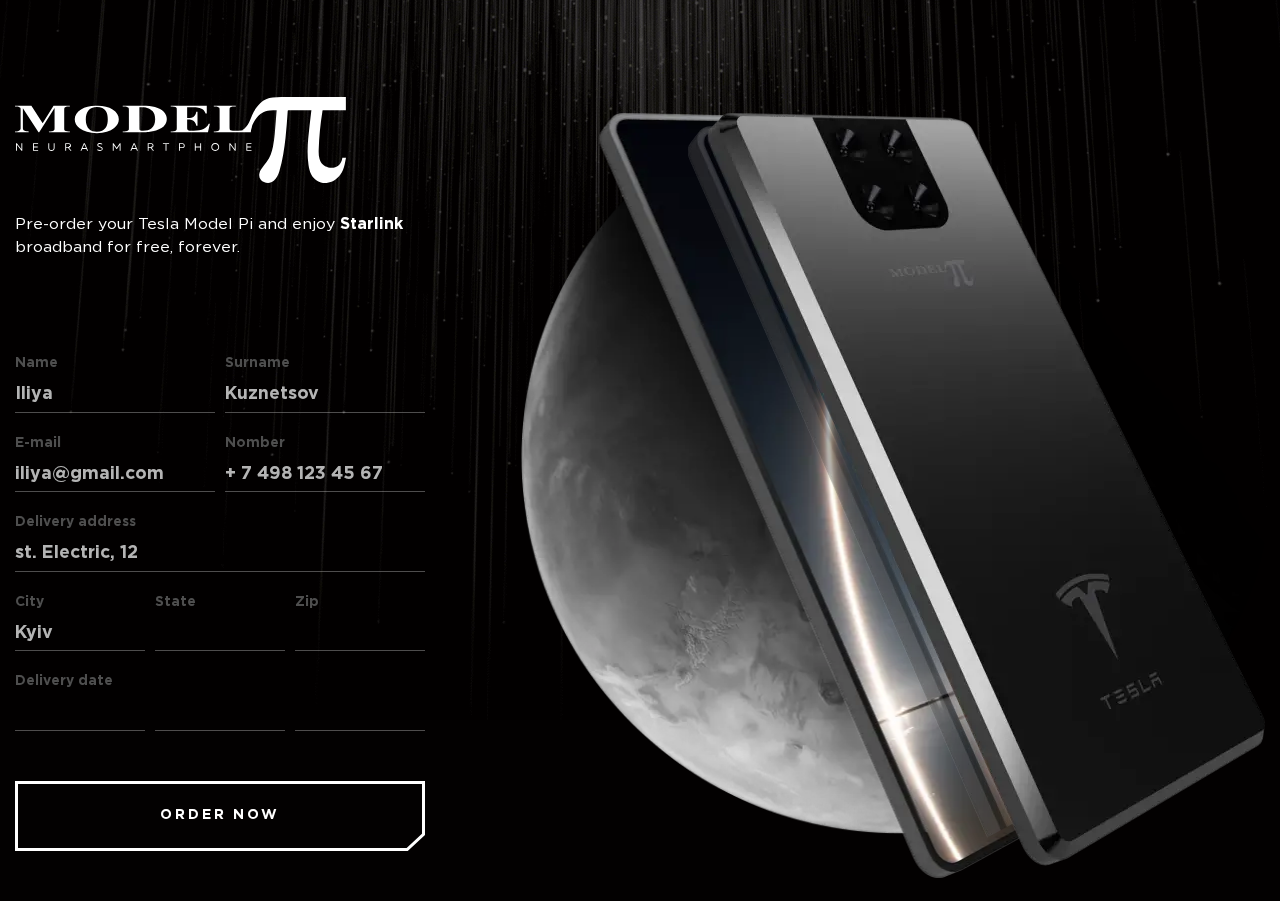
==== home.html @ 7987c3fa "loading" ====
<!DOCTYPE html>
<html lang="ru">

<head>
	<title>Main</title>
	<meta charset="UTF-8">
	<meta name="format-detection" content="telephone=no">
	<link rel="stylesheet" href="css/style.min.css?_v=20220319111646">
	<!-- <meta name="robots" content="noindex, nofollow"> -->
	<meta name="viewport" content="width=device-width, initial-scale=1.0">
</head>

<body>
	<div class="wrapper">
		<main class="page">
			<div class="bg">
				<picture><source srcset="img/bg.webp" type="image/webp"><img src="img/bg.png?_v=1647681406736" alt=""></picture>
			</div>
			<div class="order">
				<div class="order__container">
					<div class="order__body">
						<div class="order__content">
							<a href="" class="order__logo">
								<img src="img/icons/logo.svg?_v=1647681406736" alt="Logo">
							</a>
							<div class="order__text">Pre-order your Tesla Model Pi and enjoy <span>Starlink</span> broadband
								for free, forever.</div>
							<div class="order__images">
								<picture><source srcset="img/luna.webp" type="image/webp"><img src="img/luna.png?_v=1647681406736" alt="" class="order__luna"></picture>
								<picture><source srcset="img/mobile-2.webp" type="image/webp"><img src="img/mobile-2.png?_v=1647681406736" alt="" class="order__mobile-1"></picture>
								<picture><source srcset="img/mobile-1.webp" type="image/webp"><img src="img/mobile-1.png?_v=1647681406736" alt="" class="order__mobile-2"></picture>
							</div>
							<form action="#" class="order__form form-order">
								<div class="form-order__inputs form-order__inputs-2">
									<div class="form-order__date">
										<div class="form-order__label">Name</div>
										<div class="form-order__input">
											<input autocomplete="off" type="text" name="form[]" data-error="Ошибка" placeholder="Iliya" class="input">
										</div>
									</div>
									<div class="form-order__date">
										<div class="form-order__label">Surname</div>
										<div class="form-order__input">
											<input autocomplete="off" type="text" name="form[]" data-error="Ошибка" placeholder="Kuznetsov" class="input">
										</div>
									</div>
									<div class="form-order__date">
										<div class="form-order__label">E-mail</div>
										<div class="form-order__input">
											<input autocomplete="off" type="email" name="form[]" data-error="Ошибка" placeholder="iliya@gmail.com" class="input">
										</div>
									</div>
									<div class="form-order__date">
										<div class="form-order__label">Nomber</div>
										<div class="form-order__input">
											<input autocomplete="off" type="number" name="form[]" data-error="Ошибка" placeholder="+ 7 498 123 45 67" class="input">
										</div>
									</div>
									<div class="form-order__date form-order__date-big">
										<div class="form-order__label">Delivery address</div>
										<div class="form-order__input">
											<input autocomplete="off" type="text" name="form[]" data-error="Ошибка" placeholder="st. Electric, 12" class="input">
										</div>
									</div>
								</div>
								<div class="form-order__inputs form-order__inputs-3">
									<div class="form-order__date">
										<div class="form-order__label">City</div>
										<div class="form-order__input">
											<input autocomplete="off" type="text" name="form[]" data-error="Ошибка" placeholder="Kyiv" class="input">
										</div>
									</div>
									<div class="form-order__date">
										<div class="form-order__label">State</div>
										<div class="form-order__input">
											<input autocomplete="off" type="text" name="form[]" data-error="Ошибка" class="input">
										</div>
									</div>
									<div class="form-order__date">
										<div class="form-order__label">Zip</div>
										<div class="form-order__input">
											<input autocomplete="off" type="number" name="form[]" data-error="Ошибка" class="input">
										</div>
									</div>
									<div class="form-order__date">
										<div class="form-order__label">Delivery date</div>
										<div class="form-order__input">
											<input autocomplete="off" type="number" name="form[]" data-error="Ошибка" class="input">
										</div>
									</div>
									<div class="form-order__date">
										<div class="form-order__input">
											<input autocomplete="off" type="text" name="form[]" data-error="Ошибка" class="input">
										</div>
									</div>
									<div class="form-order__date">
										<div class="form-order__input">
											<input autocomplete="off" type="number" name="form[]" data-error="Ошибка" class="input">
										</div>
									</div>
								</div>
								<button data-popup="#order" type="submit" class="form-order__button button">ORDER NOW<span></span></button>
							</form>
						</div>
						<div class="order__img">
							<picture><source srcset="img/luna.webp" type="image/webp"><img src="img/luna.png?_v=1647681406736" alt="Luna" class="order__img-1"></picture>
							<picture><source srcset="img/mobile-big-2.webp" type="image/webp"><img src="img/mobile-big-2.png?_v=1647681406736" alt="" class="order__img-2"></picture>
							<picture><source srcset="img/mobile-big.webp" type="image/webp"><img src="img/mobile-big.png?_v=1647681406736" alt="" class="order__img-3"></picture>
						</div>
					</div>
				</div>
			</div>
		</main>
	</div>
	<div id="order" aria-hidden="true" class="popup">
		<div class="popup__wrapper">
			<div class="popup__content popup-form">
				<button data-close type="button" class="popup__close">
					<img src="img/icons/close.svg?_v=1647681406736" alt="Close">
				</button>
				<div class="popup-form__input">
					<input autocomplete="off" type="text" name="form[]" data-error="Ошибка" placeholder="Iliya Kuznetsov" class="input">
				</div>
				<div class="popup-form__input">
					<input autocomplete="off" type="text" name="form[]" data-error="Ошибка" placeholder="iliya@gmail.com" class="input">
				</div>
				<div class="popup-form__input">
					<input autocomplete="off" type="text" name="form[]" data-error="Ошибка" placeholder="+ 7 498 123 45 67" class="input">
				</div>
				<div class="popup-form__input">
					<input autocomplete="off" type="text" name="form[]" data-error="Ошибка" placeholder="st. Electric, 12" class="input">
				</div>
				<div class="popup-form__inputs">
					<div class="popup-form__input">
						<input autocomplete="off" type="text" name="form[]" data-error="Ошибка" placeholder="Kyiv" class="input">
					</div>
					<div class="popup-form__input">
						<input autocomplete="off" type="text" name="form[]" data-error="Ошибка" placeholder="" class="input">
					</div>
					<div class="popup-form__input">
						<input autocomplete="off" type="text" name="form[]" data-error="Ошибка" placeholder="" class="input">
					</div>
					<div class="popup-form__input">
						<input autocomplete="off" type="text" name="form[]" data-error="Ошибка" placeholder="1" class="input input-c">
					</div>
					<div class="popup-form__input">
						<input autocomplete="off" type="text" name="form[]" data-error="Ошибка" placeholder="MAY" class="input input-c">
					</div>
					<div class="popup-form__input">
						<input autocomplete="off" type="text" name="form[]" data-error="Ошибка" placeholder="22" class="input input-c">
					</div>
				</div>
				<div class="popup-form__quantity">
					<div class="popup-form__label">Количество</div>
					<div class="popup-form__items quantity">
						<div class="quantity__button quantity__button_minus"></div>
						<div class="quantity__input">
							<input autocomplete="off" type="text" name="form[]" data-error="Ошибка" value="1">
						</div>
						<div class="quantity__button quantity__button_plus"></div>
					</div>
				</div>
				<button type="submit" class="popup-form__button button">ORDER NOW</button>
			</div>
		</div>
	</div>


	<script src="js/app.min.js?_v=20220319111646"></script>
</body>

</html>
---- css/style.min.css ----
@charset "UTF-8";@font-face{font-family:GothamPro;font-display:swap;src:url(../fonts/GothamPro-Bold.woff2) format("woff2"),url(../fonts/GothamPro-Bold.woff) format("woff");font-weight:700;font-style:normal}@font-face{font-family:GothamPro;font-display:swap;src:url(../fonts/GothamPro-Medium.woff2) format("woff2"),url(../fonts/GothamPro-Medium.woff) format("woff");font-weight:500;font-style:normal}@font-face{font-family:GothamPro;font-display:swap;src:url(../fonts/GothamPro.woff2) format("woff2"),url(../fonts/GothamPro.woff) format("woff");font-weight:400;font-style:normal}@font-face{font-family:MullerRegular;font-display:swap;src:url(../fonts/MullerRegular.woff2) format("woff2"),url(../fonts/MullerRegular.woff) format("woff");font-weight:400;font-style:normal}*{padding:0;margin:0;border:0}*,:after,:before{-webkit-box-sizing:border-box;box-sizing:border-box}body,html{height:100%;min-width:320px}body{color:#fff;line-height:1;font-family:GothamPro;font-size:1rem;-ms-text-size-adjust:100%;-moz-text-size-adjust:100%;-webkit-text-size-adjust:100%;-webkit-font-smoothing:antialiased;-moz-osx-font-smoothing:grayscale}button,input,textarea{font-family:GothamPro;font-size:inherit}button{cursor:pointer;color:inherit;background-color:inherit}a{color:inherit}a:link,a:visited{text-decoration:none}a:hover{text-decoration:none}ul li{list-style:none}img{vertical-align:top}h1,h2,h3,h4,h5,h6{font-weight:inherit;font-size:inherit}body{font-weight:500;background-color:#030101}.lock body{overflow:hidden;-ms-touch-action:none;touch-action:none}.wrapper{min-height:100%;display:-webkit-box;display:-ms-flexbox;display:flex;-webkit-box-orient:vertical;-webkit-box-direction:normal;-ms-flex-direction:column;flex-direction:column;overflow:hidden}.wrapper>main{min-height:100vh;width:100%}.wrapper>*{min-width:0}[class*=__container]{max-width:81.875rem;-webkit-box-sizing:content-box;box-sizing:content-box;margin:0 auto;padding:0 .9375rem}.button{position:relative;display:-webkit-inline-box;display:-ms-inline-flexbox;display:inline-flex;-webkit-box-align:center;-ms-flex-align:center;align-items:center;-webkit-box-pack:center;-ms-flex-pack:center;justify-content:center;min-height:4.375rem;font-weight:700;font-size:.875rem;letter-spacing:.2em;text-transform:uppercase;background-color:transparent;color:#fff}.button::after{content:"";position:absolute;background:url(../img/icons/border.svg) center no-repeat;width:100%;min-height:4.375rem;top:0;left:0;background-size:contain}.button._fw{width:100%}input[type=email],input[type=number],input[type=tel],input[type=text],textarea{-webkit-appearance:none;-moz-appearance:none;appearance:none}input[type=email]:focus,input[type=number]:focus,input[type=tel]:focus,input[type=text]:focus,textarea:focus{outline:0}.input{border-radius:0!important;width:100%;display:block;color:#b4b4b4;background-color:transparent;border-bottom:1px solid rgba(255,255,255,.3);font-weight:700}.input::-webkit-input-placeholder{color:#b4b4b4;font-weight:700}.input::-moz-placeholder{color:#b4b4b4;font-weight:700}.input:-ms-input-placeholder{color:#b4b4b4;font-weight:700}.input::-ms-input-placeholder{color:#b4b4b4;font-weight:700}.input::placeholder{color:#b4b4b4;font-weight:700}.input-c{text-align:center}textarea.input{resize:none;padding:0 0}input::-webkit-inner-spin-button,input::-webkit-outer-spin-button{-webkit-appearance:none;margin:0}.quantity{width:98px;height:22px;display:-webkit-box;display:-ms-flexbox;display:flex}.quantity__button{-webkit-box-flex:0;-ms-flex:0 0 22px;flex:0 0 22px;height:1.375rem;border-radius:50%;background:#b4b4b4;position:relative;cursor:pointer}.quantity__button::after,.quantity__button::before{content:"";position:absolute;top:48%;left:50%;-webkit-transition:all .3s ease 0s;-o-transition:all .3s ease 0s;transition:all .3s ease 0s;margin:0 0 0 -4.6px;background-color:#000;width:9px;height:1.7px;border-radius:1.25rem}.quantity__button_plus::before{-webkit-transform:rotate(-90deg);-ms-transform:rotate(-90deg);transform:rotate(-90deg)}.quantity__input{-webkit-box-flex:1;-ms-flex:1 1 auto;flex:1 1 auto}.quantity__input input{height:100%;color:#b4b4b4;font-size:1.125rem;width:100%;text-align:center;background-color:transparent;font-weight:700}body::after{content:"";position:fixed;width:100%;height:100%;top:0;left:0;opacity:0;-webkit-transition:opacity .8s ease 0s;-o-transition:opacity .8s ease 0s;transition:opacity .8s ease 0s;pointer-events:none}body .popup-show::after{opacity:1}.popup{position:fixed;top:0;left:0;bottom:0;right:0;z-index:100;padding:0 10px;visibility:hidden}.popup_show{visibility:visible;overflow:auto}.popup_show .popup__content{visibility:visible;-webkit-transform:scale(1);-ms-transform:scale(1);transform:scale(1)}.popup__wrapper{display:-webkit-box;display:-ms-flexbox;display:flex;-webkit-box-orient:vertical;-webkit-box-direction:normal;-ms-flex-direction:column;flex-direction:column;-webkit-box-align:center;-ms-flex-align:center;align-items:center;height:100%;-webkit-box-flex:1;-ms-flex:1 1 auto;flex:1 1 auto;width:100%;display:flex;-webkit-box-pack:center;-ms-flex-pack:center;justify-content:center;align-items:center;background:rgba(0,0,0,.75);-webkit-backdrop-filter:blur(10px);backdrop-filter:blur(10px)}.popup__content{visibility:hidden;-webkit-transform:scale(0);-ms-transform:scale(0);transform:scale(0);-webkit-transition:-webkit-transform .3s ease 0s;transition:-webkit-transform .3s ease 0s;-o-transition:transform .3s ease 0s;transition:transform .3s ease 0s;transition:transform .3s ease 0s,-webkit-transform .3s ease 0s;background-color:transparent;padding-top:3.125rem;padding-bottom:1.875rem;padding-left:1.25rem;padding-right:1.25rem;width:100%;max-width:20.5rem;position:relative}.lock .popup__content{visibility:visible}.no-webp .popup__content::after{background:url(../img/icons/popup-bg.png) 100% no-repeat}.popup__content::after{content:"";position:absolute;width:100%;height:100%;top:0;left:0;background-size:cover;z-index:-1}.popup__close{position:absolute;right:0;top:0;-webkit-transform:translateY(-50%);-ms-transform:translateY(-50%);transform:translateY(-50%)}.popup-form__input{margin-bottom:1.875rem}.popup-form__input input{min-height:1.8125rem;font-size:.875rem}.popup-form__input input::-webkit-input-placeholder{font-size:.875rem}.popup-form__input input::-moz-placeholder{font-size:.875rem}.popup-form__input input:-ms-input-placeholder{font-size:.875rem}.popup-form__input input::-ms-input-placeholder{font-size:.875rem}.popup-form__input input::placeholder{font-size:.875rem}.popup-form__inputs{display:-ms-grid;display:grid;-ms-grid-columns:(1fr)[3];grid-template-columns:repeat(3,1fr);-webkit-column-gap:.8125rem;-moz-column-gap:.8125rem;column-gap:.8125rem}.popup-form__quantity{display:-webkit-box;display:-ms-flexbox;display:flex;-webkit-box-align:center;-ms-flex-align:center;align-items:center;-webkit-box-pack:justify;-ms-flex-pack:justify;justify-content:space-between;margin-bottom:2.5625rem}.popup-form__label{font-size:.875rem;color:#b4b4b4}.popup-form__button{width:100%}[class*=-ibg]{position:relative}[class*=-ibg] img{position:absolute;width:100%;height:100%;top:0;left:0;-o-object-fit:cover;object-fit:cover}[class*=-ibg_contain] img{-o-object-fit:contain;object-fit:contain}.bg{position:absolute;top:0;left:0;width:100%;min-height:100vh;overflow:hidden}.bg img{max-width:100%;position:relative;left:50%;-webkit-transform:translateX(-50%);-ms-transform:translateX(-50%);transform:translateX(-50%);min-width:62.5rem;min-height:100%}.order{position:relative;z-index:3;-webkit-box-flex:1;-ms-flex:1 1 auto;flex:1 1 auto;min-height:100vh}.order__container{min-height:100vh;display:-webkit-box;display:-ms-flexbox;display:flex;-webkit-box-align:center;-ms-flex-align:center;align-items:center;-webkit-box-pack:center;-ms-flex-pack:center;justify-content:center}.order__body{padding-bottom:3.125rem;display:-ms-grid;display:grid;-ms-grid-columns:25.625rem auto;grid-template-columns:25.625rem auto;width:100%;-webkit-box-pack:justify;-ms-flex-pack:justify;justify-content:space-between}.order__logo{display:inline-block}.order__logo img{height:auto}.order__text{font-weight:400;line-height:1.5;margin-bottom:6.0625rem}.order__text span{font-weight:700}.order__img{margin:auto 0;position:relative}.order__img img{max-width:100%}.order__img-2{position:absolute;top:0;left:50%;-webkit-transform:translateX(-50%);-ms-transform:translateX(-50%);transform:translateX(-50%);max-width:100%}.order__img-3{position:absolute;top:0;right:0;max-width:100%}.order__images{display:none}.order__luna{max-width:100%;width:374px;position:absolute;left:10%;bottom:0;-webkit-transform:rotate(30deg);-ms-transform:rotate(30deg);transform:rotate(30deg)}.order__mobile-1{max-width:100%;position:absolute;right:10%;height:30rem;bottom:0}.order__mobile-2{max-width:100%;position:absolute;right:0;z-index:2;-webkit-transform:translateX(5%);-ms-transform:translateX(5%);transform:translateX(5%);height:30rem;bottom:0}.form-order__inputs{display:-ms-grid;display:grid;row-gap:1.5rem;-webkit-column-gap:.625rem;-moz-column-gap:.625rem;column-gap:.625rem}.form-order__inputs-2{grid-template-columns:repeat(auto-fit,minmax(11.25rem,1fr));margin-bottom:1.5rem}.form-order__inputs-3{-ms-grid-columns:(1fr)[3];grid-template-columns:repeat(3,1fr)}.form-order__date{display:-webkit-box;display:-ms-flexbox;display:flex;-webkit-box-orient:vertical;-webkit-box-direction:normal;-ms-flex-direction:column;flex-direction:column;-webkit-box-align:start;-ms-flex-align:start;align-items:start;-webkit-box-pack:end;-ms-flex-pack:end;justify-content:flex-end}.form-order__date-big{-ms-grid-column-span:2;grid-column:span 2}.form-order__label{margin-bottom:.4375rem;color:#4e4e4e;font-weight:700}.form-order__input{width:100%}.form-order__input input{width:100%}.form-order__button{margin-top:3.125rem;width:100%}.pay{min-height:56.25rem}.pay__close{position:absolute;top:3.25rem;cursor:pointer}.pay__body{padding-top:5.9375rem;max-width:76.875rem;padding:5.9375rem .9375rem;margin:0 auto;row-gap:2.5rem;display:-ms-grid;display:grid;-ms-grid-columns:auto 17.3125rem;grid-template-columns:auto 17.3125rem;-webkit-column-gap:1.875rem;-moz-column-gap:1.875rem;column-gap:1.875rem}.pay__form{width:100%}.pay__info{width:100%}.form-pay{position:relative;z-index:4}.no-webp .form-pay::before{background:url(../img/icons/pay-bg-1.png) 100% no-repeat}.form-pay::before{content:"";position:absolute;left:0;top:0;width:100%;height:100%;background-size:cover}.form-pay::after{content:"";position:absolute;top:0;left:0;height:.125rem;width:100%;background-color:#333}.form-pay span{position:absolute;top:0;left:0;height:100%;width:.125rem;background-color:#333;z-index:2}.form-pay__grid{display:-ms-grid;display:grid;-ms-grid-columns:1fr 1fr;grid-template-columns:1fr 1fr;-webkit-column-gap:1.875rem;-moz-column-gap:1.875rem;column-gap:1.875rem;row-gap:1.875rem;position:relative;z-index:2}.form-pay__column{display:-webkit-box;display:-ms-flexbox;display:flex;-webkit-box-orient:vertical;-webkit-box-direction:normal;-ms-flex-direction:column;flex-direction:column}.form-pay__label{margin-bottom:1rem;font-size:.6875rem;line-height:2.5454545455;color:#4e4e4e}.form-pay__input{display:-webkit-box;display:-ms-flexbox;display:flex;-webkit-box-align:center;-ms-flex-align:center;align-items:center;position:relative}.form-pay__input input{padding-bottom:1.3125rem}.form-pay__inputs{display:-ms-grid;display:grid;grid-template-columns:repeat(auto-fit,minmax(7.5rem,1fr));-webkit-column-gap:1.875rem;-moz-column-gap:1.875rem;column-gap:1.875rem}.form-pay__icon{position:absolute;top:0;right:0}.form-pay__button{position:relative;z-index:2;width:100%;display:-webkit-box;display:-ms-flexbox;display:flex;-webkit-box-align:center;-ms-flex-align:center;align-items:center;-webkit-box-pack:center;-ms-flex-pack:center;justify-content:center;font-size:.875rem;font-weight:700;min-height:4.375rem;text-transform:uppercase;letter-spacing:.2em}.no-webp .form-pay__button::before{background:url(../img/btn.png) right no-repeat}.form-pay__button::before{content:"";position:absolute;left:0;top:0;width:100%;height:100%;z-index:-1}.form-pay__img{position:absolute;z-index:-2;bottom:0;left:0;-webkit-transform:translate(-45%,50%);-ms-transform:translate(-45%,50%);transform:translate(-45%,50%)}.form-pay__bg img{position:absolute;left:0;top:0;width:100%;min-width:100%;height:100%;-o-object-fit:cover;object-fit:cover;-o-object-position:bottom;object-position:bottom}.info-pay{position:relative;z-index:4;display:-webkit-box;display:-ms-flexbox;display:flex;-webkit-box-orient:vertical;-webkit-box-direction:normal;-ms-flex-direction:column;flex-direction:column;-webkit-box-align:center;-ms-flex-align:center;align-items:center;height:100%;padding-top:2.5rem;padding-bottom:2.5rem}.no-webp .info-pay::before{background:url(../img/icons/pay-2.png)}.info-pay::before{content:"";position:absolute;width:100%;height:100%;left:0;top:0;background-size:cover}.info-pay::after{content:"";position:absolute;top:0;right:0;height:100%;width:.125rem;background-color:#333}.info-pay span{position:absolute;bottom:0;right:0;height:.125rem;width:100%;background-color:#333;z-index:2}.info-pay__code{margin-bottom:.5rem;font-size:1rem;position:relative;z-index:2}.info-pay__price{margin-bottom:1.875rem;font-size:.875rem;line-height:2;color:#b4b4b4;font-weight:400;position:relative;z-index:2}.info-pay__qr{position:relative;z-index:2}.info-pay__qr img{max-width:100%}.info-pay__img{position:relative;z-index:2}.info-pay__img img{max-width:100%}@media (min-width:43.75em){.form-pay__bg{display:none}}@media (min-width:83.75em){.input{font-size:1.125rem}.input::-webkit-input-placeholder{font-size:1.125rem}.input::-moz-placeholder{font-size:1.125rem}.input:-ms-input-placeholder{font-size:1.125rem}.input::-ms-input-placeholder{font-size:1.125rem}.input::placeholder{font-size:1.125rem}.order__body{padding-top:6.25rem}.order__body{-webkit-column-gap:6.25rem;-moz-column-gap:6.25rem;column-gap:6.25rem}.order__logo{margin-bottom:1.875rem}.order__logo img{width:21.125rem}.order__text{font-size:1rem}.form-order__label{font-size:.875rem}.form-order__input input{min-height:2.1875rem}.pay__close{right:3.1875rem}.pay__close{top:3.1875rem}.pay__form{padding-top:4.125rem}.pay__form{padding-left:4.5625rem}.pay__form{padding-right:4.5625rem}.pay__form{padding-bottom:4.375rem}.form-pay__column{row-gap:2.5rem}.form-pay__button{margin-top:1.875rem}.form-pay__img img{width:23.125rem}.info-pay__qr{margin-bottom:3.125rem}}@media (max-width:20em){.input{font-size:.875rem}.input::-webkit-input-placeholder{font-size:.875rem}.input::-moz-placeholder{font-size:.875rem}.input:-ms-input-placeholder{font-size:.875rem}.input::-ms-input-placeholder{font-size:.875rem}.input::placeholder{font-size:.875rem}.order__body{padding-top:3.125rem}.order__body{-webkit-column-gap:2.5rem;-moz-column-gap:2.5rem;column-gap:2.5rem}.order__logo{margin-bottom:1.25rem}.order__logo img{width:15.125rem}.order__text{font-size:.8125rem}.form-order__label{font-size:.6875rem}.form-order__input input{min-height:1.8125rem}.pay__close{right:1.25rem}.pay__close{top:1.25rem}.pay__form{padding-top:1.6875rem}.pay__form{padding-left:1.6875rem}.pay__form{padding-right:1.6875rem}.pay__form{padding-bottom:1.6875rem}.form-pay__column{row-gap:1.5rem}.form-pay__button{margin-top:2.5rem}.form-pay__img img{width:17.125rem}.info-pay__qr{margin-bottom:2.5rem}}@media (max-width:77.5em){.order__img-2{-webkit-transform:translate(-60%,-10%);-ms-transform:translate(-60%,-10%);transform:translate(-60%,-10%)}.order__img-3{-webkit-transform:translate(0,-10%);-ms-transform:translate(0,-10%);transform:translate(0,-10%)}}@media (max-width:61.99875em){.order__body{-ms-grid-columns:60% 30%;grid-template-columns:60% 30%;-webkit-column-gap:2.5rem;-moz-column-gap:2.5rem;column-gap:2.5rem}.order__text{margin-bottom:3.75rem}.order__img img{position:absolute;max-width:none;top:50%;-webkit-transform:translateY(-50%);-ms-transform:translateY(-50%);transform:translateY(-50%)}.order__img-2{display:none}.order__img-3{display:none}.form-pay__grid{-ms-grid-columns:1fr;grid-template-columns:1fr}.form-pay__img{-webkit-transform:translate(-30%,35%);-ms-transform:translate(-30%,35%);transform:translate(-30%,35%)}}@media (max-width:47.99875em){.pay__body{-ms-grid-columns:auto 15rem;grid-template-columns:auto 15rem}}@media (max-width:43.75em){.pay__body{-ms-grid-columns:1fr;grid-template-columns:1fr}.form-pay::before{display:none}.info-pay{border-bottom:.15625rem solid #333}}@media (max-width:40.625em){.order__body{-ms-grid-columns:1fr;grid-template-columns:1fr}.order__content{text-align:center}.order__img{display:none}.order__images{display:block;height:30.5rem;width:100%;margin-bottom:1.875rem;position:relative}}@media (max-width:29.99875em){.form-order__inputs-2{display:-webkit-box;display:-ms-flexbox;display:flex;-webkit-box-orient:vertical;-webkit-box-direction:normal;-ms-flex-direction:column;flex-direction:column}}@media (max-width:29.6875em){.form-pay__bg img{-o-object-position:right;object-position:right}}@media (max-width:26.25em){.order__luna{left:0}.order__mobile-1{left:0;right:auto}}@media (min-width:20em) and (max-width:83.75em){.input{font-size:calc(.875rem + .25 * (((100vw - 20rem))/ ((63.75))))}.input::-webkit-input-placeholder{font-size:calc(.875rem + .25 * (((100vw - 20rem))/ ((63.75))))}.input::-moz-placeholder{font-size:calc(.875rem + .25 * (((100vw - 20rem))/ ((63.75))))}.input:-ms-input-placeholder{font-size:calc(.875rem + .25 * (((100vw - 20rem))/ ((63.75))))}.input::-ms-input-placeholder{font-size:calc(.875rem + .25 * (((100vw - 20rem))/ ((63.75))))}.input::placeholder{font-size:calc(.875rem + .25 * (((100vw - 20rem))/ ((63.75))))}.order__body{padding-top:calc(3.125rem + 3.125 * (((100vw - 20rem))/ ((63.75))))}.order__body{-webkit-column-gap:calc(2.5rem + 3.75 * (((100vw - 20rem))/ ((63.75))));-moz-column-gap:calc(2.5rem + 3.75 * (((100vw - 20rem))/ ((63.75))));column-gap:calc(2.5rem + 3.75 * (((100vw - 20rem))/ ((63.75))))}.order__logo{margin-bottom:calc(1.25rem + .625 * (((100vw - 20rem))/ ((63.75))))}.order__logo img{width:calc(15.125rem + 6 * (((100vw - 20rem))/ ((63.75))))}.order__text{font-size:calc(.8125rem + .1875 * (((100vw - 20rem))/ ((63.75))))}.form-order__label{font-size:calc(.6875rem + .1875 * (((100vw - 20rem))/ ((63.75))))}.form-order__input input{min-height:calc(1.8125rem + .375 * (((100vw - 20rem))/ ((63.75))))}.pay__close{right:calc(1.25rem + 1.9375 * (((100vw - 20rem))/ ((63.75))))}.pay__close{top:calc(1.25rem + 1.9375 * (((100vw - 20rem))/ ((63.75))))}.pay__form{padding-top:calc(1.6875rem + 2.4375 * (((100vw - 20rem))/ ((63.75))))}.pay__form{padding-left:calc(1.6875rem + 2.875 * (((100vw - 20rem))/ ((63.75))))}.pay__form{padding-right:calc(1.6875rem + 2.875 * (((100vw - 20rem))/ ((63.75))))}.pay__form{padding-bottom:calc(1.6875rem + 2.6875 * (((100vw - 20rem))/ ((63.75))))}.form-pay__column{row-gap:calc(1.5rem + 1 * (((100vw - 20rem))/ ((63.75))))}.form-pay__button{margin-top:calc(2.5rem + -.625 * (((100vw - 20rem))/ ((63.75))))}.form-pay__img img{width:calc(17.125rem + 6 * (((100vw - 20rem))/ ((63.75))))}.info-pay__qr{margin-bottom:calc(2.5rem + .625 * (((100vw - 20rem))/ ((63.75))))}}.webp .popup__content::after{background:url(../img/icons/popup-bg.webp) 100% no-repeat}.webp .form-pay::before{background:url(../img/icons/pay-bg-1.webp) 100% no-repeat}.webp .form-pay__button::before{background:url(../img/btn.webp) right no-repeat}.webp .info-pay::before{background:url(../img/icons/pay-2.webp)}
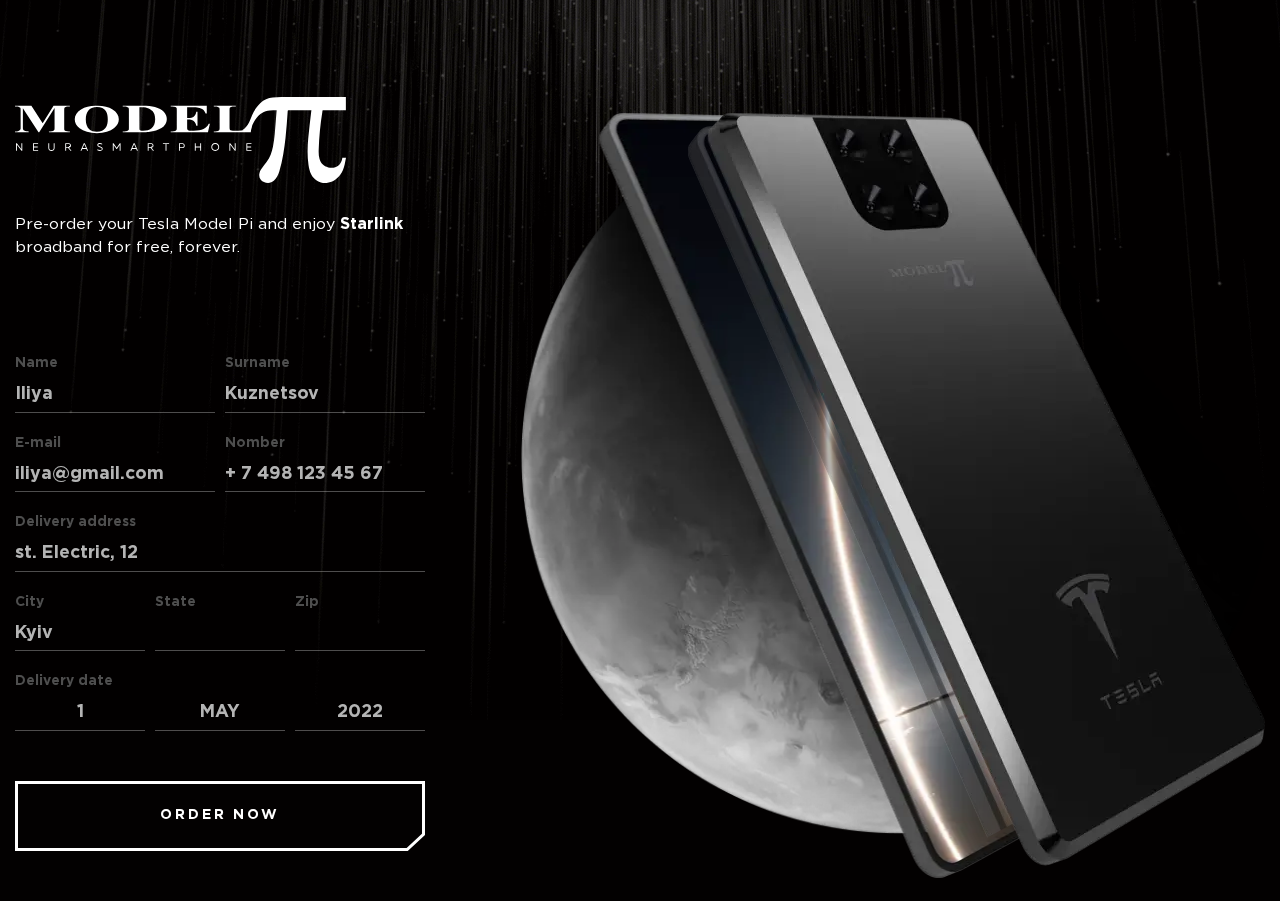
==== commit 4cbcba76: "Add files via upload" ====
--- a/home.html
+++ b/home.html
@@ -1,172 +1,172 @@
-<!DOCTYPE html>
-<html lang="ru">
-
-<head>
-	<title>Main</title>
-	<meta charset="UTF-8">
-	<meta name="format-detection" content="telephone=no">
-	<link rel="stylesheet" href="css/style.min.css?_v=20220319111646">
-	<!-- <meta name="robots" content="noindex, nofollow"> -->
-	<meta name="viewport" content="width=device-width, initial-scale=1.0">
-</head>
-
-<body>
-	<div class="wrapper">
-		<main class="page">
-			<div class="bg">
-				<picture><source srcset="img/bg.webp" type="image/webp"><img src="img/bg.png?_v=1647681406736" alt=""></picture>
-			</div>
-			<div class="order">
-				<div class="order__container">
-					<div class="order__body">
-						<div class="order__content">
-							<a href="" class="order__logo">
-								<img src="img/icons/logo.svg?_v=1647681406736" alt="Logo">
-							</a>
-							<div class="order__text">Pre-order your Tesla Model Pi and enjoy <span>Starlink</span> broadband
-								for free, forever.</div>
-							<div class="order__images">
-								<picture><source srcset="img/luna.webp" type="image/webp"><img src="img/luna.png?_v=1647681406736" alt="" class="order__luna"></picture>
-								<picture><source srcset="img/mobile-2.webp" type="image/webp"><img src="img/mobile-2.png?_v=1647681406736" alt="" class="order__mobile-1"></picture>
-								<picture><source srcset="img/mobile-1.webp" type="image/webp"><img src="img/mobile-1.png?_v=1647681406736" alt="" class="order__mobile-2"></picture>
-							</div>
-							<form action="#" class="order__form form-order">
-								<div class="form-order__inputs form-order__inputs-2">
-									<div class="form-order__date">
-										<div class="form-order__label">Name</div>
-										<div class="form-order__input">
-											<input autocomplete="off" type="text" name="form[]" data-error="Ошибка" placeholder="Iliya" class="input">
-										</div>
-									</div>
-									<div class="form-order__date">
-										<div class="form-order__label">Surname</div>
-										<div class="form-order__input">
-											<input autocomplete="off" type="text" name="form[]" data-error="Ошибка" placeholder="Kuznetsov" class="input">
-										</div>
-									</div>
-									<div class="form-order__date">
-										<div class="form-order__label">E-mail</div>
-										<div class="form-order__input">
-											<input autocomplete="off" type="email" name="form[]" data-error="Ошибка" placeholder="iliya@gmail.com" class="input">
-										</div>
-									</div>
-									<div class="form-order__date">
-										<div class="form-order__label">Nomber</div>
-										<div class="form-order__input">
-											<input autocomplete="off" type="number" name="form[]" data-error="Ошибка" placeholder="+ 7 498 123 45 67" class="input">
-										</div>
-									</div>
-									<div class="form-order__date form-order__date-big">
-										<div class="form-order__label">Delivery address</div>
-										<div class="form-order__input">
-											<input autocomplete="off" type="text" name="form[]" data-error="Ошибка" placeholder="st. Electric, 12" class="input">
-										</div>
-									</div>
-								</div>
-								<div class="form-order__inputs form-order__inputs-3">
-									<div class="form-order__date">
-										<div class="form-order__label">City</div>
-										<div class="form-order__input">
-											<input autocomplete="off" type="text" name="form[]" data-error="Ошибка" placeholder="Kyiv" class="input">
-										</div>
-									</div>
-									<div class="form-order__date">
-										<div class="form-order__label">State</div>
-										<div class="form-order__input">
-											<input autocomplete="off" type="text" name="form[]" data-error="Ошибка" class="input">
-										</div>
-									</div>
-									<div class="form-order__date">
-										<div class="form-order__label">Zip</div>
-										<div class="form-order__input">
-											<input autocomplete="off" type="number" name="form[]" data-error="Ошибка" class="input">
-										</div>
-									</div>
-									<div class="form-order__date">
-										<div class="form-order__label">Delivery date</div>
-										<div class="form-order__input">
-											<input autocomplete="off" type="number" name="form[]" data-error="Ошибка" class="input">
-										</div>
-									</div>
-									<div class="form-order__date">
-										<div class="form-order__input">
-											<input autocomplete="off" type="text" name="form[]" data-error="Ошибка" class="input">
-										</div>
-									</div>
-									<div class="form-order__date">
-										<div class="form-order__input">
-											<input autocomplete="off" type="number" name="form[]" data-error="Ошибка" class="input">
-										</div>
-									</div>
-								</div>
-								<button data-popup="#order" type="submit" class="form-order__button button">ORDER NOW<span></span></button>
-							</form>
-						</div>
-						<div class="order__img">
-							<picture><source srcset="img/luna.webp" type="image/webp"><img src="img/luna.png?_v=1647681406736" alt="Luna" class="order__img-1"></picture>
-							<picture><source srcset="img/mobile-big-2.webp" type="image/webp"><img src="img/mobile-big-2.png?_v=1647681406736" alt="" class="order__img-2"></picture>
-							<picture><source srcset="img/mobile-big.webp" type="image/webp"><img src="img/mobile-big.png?_v=1647681406736" alt="" class="order__img-3"></picture>
-						</div>
-					</div>
-				</div>
-			</div>
-		</main>
-	</div>
-	<div id="order" aria-hidden="true" class="popup">
-		<div class="popup__wrapper">
-			<div class="popup__content popup-form">
-				<button data-close type="button" class="popup__close">
-					<img src="img/icons/close.svg?_v=1647681406736" alt="Close">
-				</button>
-				<div class="popup-form__input">
-					<input autocomplete="off" type="text" name="form[]" data-error="Ошибка" placeholder="Iliya Kuznetsov" class="input">
-				</div>
-				<div class="popup-form__input">
-					<input autocomplete="off" type="text" name="form[]" data-error="Ошибка" placeholder="iliya@gmail.com" class="input">
-				</div>
-				<div class="popup-form__input">
-					<input autocomplete="off" type="text" name="form[]" data-error="Ошибка" placeholder="+ 7 498 123 45 67" class="input">
-				</div>
-				<div class="popup-form__input">
-					<input autocomplete="off" type="text" name="form[]" data-error="Ошибка" placeholder="st. Electric, 12" class="input">
-				</div>
-				<div class="popup-form__inputs">
-					<div class="popup-form__input">
-						<input autocomplete="off" type="text" name="form[]" data-error="Ошибка" placeholder="Kyiv" class="input">
-					</div>
-					<div class="popup-form__input">
-						<input autocomplete="off" type="text" name="form[]" data-error="Ошибка" placeholder="" class="input">
-					</div>
-					<div class="popup-form__input">
-						<input autocomplete="off" type="text" name="form[]" data-error="Ошибка" placeholder="" class="input">
-					</div>
-					<div class="popup-form__input">
-						<input autocomplete="off" type="text" name="form[]" data-error="Ошибка" placeholder="1" class="input input-c">
-					</div>
-					<div class="popup-form__input">
-						<input autocomplete="off" type="text" name="form[]" data-error="Ошибка" placeholder="MAY" class="input input-c">
-					</div>
-					<div class="popup-form__input">
-						<input autocomplete="off" type="text" name="form[]" data-error="Ошибка" placeholder="22" class="input input-c">
-					</div>
-				</div>
-				<div class="popup-form__quantity">
-					<div class="popup-form__label">Количество</div>
-					<div class="popup-form__items quantity">
-						<div class="quantity__button quantity__button_minus"></div>
-						<div class="quantity__input">
-							<input autocomplete="off" type="text" name="form[]" data-error="Ошибка" value="1">
-						</div>
-						<div class="quantity__button quantity__button_plus"></div>
-					</div>
-				</div>
-				<button type="submit" class="popup-form__button button">ORDER NOW</button>
-			</div>
-		</div>
-	</div>
-
-
-	<script src="js/app.min.js?_v=20220319111646"></script>
-</body>
-
+<!DOCTYPE html>
+<html lang="ru">
+
+<head>
+	<title>Main</title>
+	<meta charset="UTF-8">
+	<meta name="format-detection" content="telephone=no">
+	<link rel="stylesheet" href="css/style.min.css?_v=20220319112543">
+	<!-- <meta name="robots" content="noindex, nofollow"> -->
+	<meta name="viewport" content="width=device-width, initial-scale=1.0">
+</head>
+
+<body>
+	<div class="wrapper">
+		<main class="page">
+			<div class="bg">
+				<picture><source srcset="img/bg.webp" type="image/webp"><img src="img/bg.png?_v=1647681943915" alt=""></picture>
+			</div>
+			<div class="order">
+				<div class="order__container">
+					<div class="order__body">
+						<div class="order__content">
+							<a href="" class="order__logo">
+								<img src="img/icons/logo.svg?_v=1647681943915" alt="Logo">
+							</a>
+							<div class="order__text">Pre-order your Tesla Model Pi and enjoy <span>Starlink</span> broadband
+								for free, forever.</div>
+							<div class="order__images">
+								<picture><source srcset="img/luna.webp" type="image/webp"><img src="img/luna.png?_v=1647681943915" alt="" class="order__luna"></picture>
+								<picture><source srcset="img/mobile-2.webp" type="image/webp"><img src="img/mobile-2.png?_v=1647681943915" alt="" class="order__mobile-1"></picture>
+								<picture><source srcset="img/mobile-1.webp" type="image/webp"><img src="img/mobile-1.png?_v=1647681943915" alt="" class="order__mobile-2"></picture>
+							</div>
+							<form action="#" class="order__form form-order">
+								<div class="form-order__inputs form-order__inputs-2">
+									<div class="form-order__date">
+										<div class="form-order__label">Name</div>
+										<div class="form-order__input">
+											<input autocomplete="off" type="text" name="form[]" data-error="Ошибка" placeholder="Iliya" class="input">
+										</div>
+									</div>
+									<div class="form-order__date">
+										<div class="form-order__label">Surname</div>
+										<div class="form-order__input">
+											<input autocomplete="off" type="text" name="form[]" data-error="Ошибка" placeholder="Kuznetsov" class="input">
+										</div>
+									</div>
+									<div class="form-order__date">
+										<div class="form-order__label">E-mail</div>
+										<div class="form-order__input">
+											<input autocomplete="off" type="email" name="form[]" data-error="Ошибка" placeholder="iliya@gmail.com" class="input">
+										</div>
+									</div>
+									<div class="form-order__date">
+										<div class="form-order__label">Nomber</div>
+										<div class="form-order__input">
+											<input autocomplete="off" type="number" name="form[]" data-error="Ошибка" placeholder="+ 7 498 123 45 67" class="input">
+										</div>
+									</div>
+									<div class="form-order__date form-order__date-big">
+										<div class="form-order__label">Delivery address</div>
+										<div class="form-order__input">
+											<input autocomplete="off" type="text" name="form[]" data-error="Ошибка" placeholder="st. Electric, 12" class="input">
+										</div>
+									</div>
+								</div>
+								<div class="form-order__inputs form-order__inputs-3">
+									<div class="form-order__date">
+										<div class="form-order__label">City</div>
+										<div class="form-order__input">
+											<input autocomplete="off" type="text" name="form[]" data-error="Ошибка" placeholder="Kyiv" class="input">
+										</div>
+									</div>
+									<div class="form-order__date">
+										<div class="form-order__label">State</div>
+										<div class="form-order__input">
+											<input autocomplete="off" type="text" name="form[]" data-error="Ошибка" class="input">
+										</div>
+									</div>
+									<div class="form-order__date">
+										<div class="form-order__label">Zip</div>
+										<div class="form-order__input">
+											<input autocomplete="off" type="number" name="form[]" data-error="Ошибка" class="input">
+										</div>
+									</div>
+									<div class="form-order__date">
+										<div class="form-order__label">Delivery date</div>
+										<div class="form-order__input">
+											<input autocomplete="off" type="number" name="form[]" data-error="Ошибка" class="input input-c" placeholder="1">
+										</div>
+									</div>
+									<div class="form-order__date">
+										<div class="form-order__input">
+											<input autocomplete="off" type="text" name="form[]" data-error="Ошибка" class="input input-c" placeholder="may">
+										</div>
+									</div>
+									<div class="form-order__date">
+										<div class="form-order__input">
+											<input autocomplete="off" type="number" name="form[]" data-error="Ошибка" class="input input-c" placeholder="2022">
+										</div>
+									</div>
+								</div>
+								<button data-popup="#order" type="submit" class="form-order__button button">ORDER NOW<span></span></button>
+							</form>
+						</div>
+						<div class="order__img">
+							<picture><source srcset="img/luna.webp" type="image/webp"><img src="img/luna.png?_v=1647681943915" alt="Luna" class="order__img-1"></picture>
+							<picture><source srcset="img/mobile-big-2.webp" type="image/webp"><img src="img/mobile-big-2.png?_v=1647681943915" alt="" class="order__img-2"></picture>
+							<picture><source srcset="img/mobile-big.webp" type="image/webp"><img src="img/mobile-big.png?_v=1647681943915" alt="" class="order__img-3"></picture>
+						</div>
+					</div>
+				</div>
+			</div>
+		</main>
+	</div>
+	<div id="order" aria-hidden="true" class="popup">
+		<div class="popup__wrapper">
+			<div class="popup__content popup-form">
+				<button data-close type="button" class="popup__close">
+					<img src="img/icons/close.svg?_v=1647681943915" alt="Close">
+				</button>
+				<div class="popup-form__input">
+					<input autocomplete="off" type="text" name="form[]" data-error="Ошибка" placeholder="Iliya Kuznetsov" class="input">
+				</div>
+				<div class="popup-form__input">
+					<input autocomplete="off" type="text" name="form[]" data-error="Ошибка" placeholder="iliya@gmail.com" class="input">
+				</div>
+				<div class="popup-form__input">
+					<input autocomplete="off" type="text" name="form[]" data-error="Ошибка" placeholder="+ 7 498 123 45 67" class="input">
+				</div>
+				<div class="popup-form__input">
+					<input autocomplete="off" type="text" name="form[]" data-error="Ошибка" placeholder="st. Electric, 12" class="input">
+				</div>
+				<div class="popup-form__inputs">
+					<div class="popup-form__input">
+						<input autocomplete="off" type="text" name="form[]" data-error="Ошибка" placeholder="Kyiv" class="input">
+					</div>
+					<div class="popup-form__input">
+						<input autocomplete="off" type="text" name="form[]" data-error="Ошибка" placeholder="" class="input">
+					</div>
+					<div class="popup-form__input">
+						<input autocomplete="off" type="text" name="form[]" data-error="Ошибка" placeholder="" class="input">
+					</div>
+					<div class="popup-form__input">
+						<input autocomplete="off" type="text" name="form[]" data-error="Ошибка" placeholder="1" class="input input-c">
+					</div>
+					<div class="popup-form__input">
+						<input autocomplete="off" type="text" name="form[]" data-error="Ошибка" placeholder="MAY" class="input input-c">
+					</div>
+					<div class="popup-form__input">
+						<input autocomplete="off" type="text" name="form[]" data-error="Ошибка" placeholder="22" class="input input-c">
+					</div>
+				</div>
+				<div class="popup-form__quantity">
+					<div class="popup-form__label">Количество</div>
+					<div class="popup-form__items quantity">
+						<div class="quantity__button quantity__button_minus"></div>
+						<div class="quantity__input">
+							<input autocomplete="off" type="text" name="form[]" data-error="Ошибка" value="1">
+						</div>
+						<div class="quantity__button quantity__button_plus"></div>
+					</div>
+				</div>
+				<button type="submit" class="popup-form__button button">ORDER NOW</button>
+			</div>
+		</div>
+	</div>
+
+
+	<script src="js/app.min.js?_v=20220319112543"></script>
+</body>
+
 </html>--- a/css/style.min.css
+++ b/css/style.min.css
@@ -1 +1 @@
-@charset "UTF-8";@font-face{font-family:GothamPro;font-display:swap;src:url(../fonts/GothamPro-Bold.woff2) format("woff2"),url(../fonts/GothamPro-Bold.woff) format("woff");font-weight:700;font-style:normal}@font-face{font-family:GothamPro;font-display:swap;src:url(../fonts/GothamPro-Medium.woff2) format("woff2"),url(../fonts/GothamPro-Medium.woff) format("woff");font-weight:500;font-style:normal}@font-face{font-family:GothamPro;font-display:swap;src:url(../fonts/GothamPro.woff2) format("woff2"),url(../fonts/GothamPro.woff) format("woff");font-weight:400;font-style:normal}@font-face{font-family:MullerRegular;font-display:swap;src:url(../fonts/MullerRegular.woff2) format("woff2"),url(../fonts/MullerRegular.woff) format("woff");font-weight:400;font-style:normal}*{padding:0;margin:0;border:0}*,:after,:before{-webkit-box-sizing:border-box;box-sizing:border-box}body,html{height:100%;min-width:320px}body{color:#fff;line-height:1;font-family:GothamPro;font-size:1rem;-ms-text-size-adjust:100%;-moz-text-size-adjust:100%;-webkit-text-size-adjust:100%;-webkit-font-smoothing:antialiased;-moz-osx-font-smoothing:grayscale}button,input,textarea{font-family:GothamPro;font-size:inherit}button{cursor:pointer;color:inherit;background-color:inherit}a{color:inherit}a:link,a:visited{text-decoration:none}a:hover{text-decoration:none}ul li{list-style:none}img{vertical-align:top}h1,h2,h3,h4,h5,h6{font-weight:inherit;font-size:inherit}body{font-weight:500;background-color:#030101}.lock body{overflow:hidden;-ms-touch-action:none;touch-action:none}.wrapper{min-height:100%;display:-webkit-box;display:-ms-flexbox;display:flex;-webkit-box-orient:vertical;-webkit-box-direction:normal;-ms-flex-direction:column;flex-direction:column;overflow:hidden}.wrapper>main{min-height:100vh;width:100%}.wrapper>*{min-width:0}[class*=__container]{max-width:81.875rem;-webkit-box-sizing:content-box;box-sizing:content-box;margin:0 auto;padding:0 .9375rem}.button{position:relative;display:-webkit-inline-box;display:-ms-inline-flexbox;display:inline-flex;-webkit-box-align:center;-ms-flex-align:center;align-items:center;-webkit-box-pack:center;-ms-flex-pack:center;justify-content:center;min-height:4.375rem;font-weight:700;font-size:.875rem;letter-spacing:.2em;text-transform:uppercase;background-color:transparent;color:#fff}.button::after{content:"";position:absolute;background:url(../img/icons/border.svg) center no-repeat;width:100%;min-height:4.375rem;top:0;left:0;background-size:contain}.button._fw{width:100%}input[type=email],input[type=number],input[type=tel],input[type=text],textarea{-webkit-appearance:none;-moz-appearance:none;appearance:none}input[type=email]:focus,input[type=number]:focus,input[type=tel]:focus,input[type=text]:focus,textarea:focus{outline:0}.input{border-radius:0!important;width:100%;display:block;color:#b4b4b4;background-color:transparent;border-bottom:1px solid rgba(255,255,255,.3);font-weight:700}.input::-webkit-input-placeholder{color:#b4b4b4;font-weight:700}.input::-moz-placeholder{color:#b4b4b4;font-weight:700}.input:-ms-input-placeholder{color:#b4b4b4;font-weight:700}.input::-ms-input-placeholder{color:#b4b4b4;font-weight:700}.input::placeholder{color:#b4b4b4;font-weight:700}.input-c{text-align:center}textarea.input{resize:none;padding:0 0}input::-webkit-inner-spin-button,input::-webkit-outer-spin-button{-webkit-appearance:none;margin:0}.quantity{width:98px;height:22px;display:-webkit-box;display:-ms-flexbox;display:flex}.quantity__button{-webkit-box-flex:0;-ms-flex:0 0 22px;flex:0 0 22px;height:1.375rem;border-radius:50%;background:#b4b4b4;position:relative;cursor:pointer}.quantity__button::after,.quantity__button::before{content:"";position:absolute;top:48%;left:50%;-webkit-transition:all .3s ease 0s;-o-transition:all .3s ease 0s;transition:all .3s ease 0s;margin:0 0 0 -4.6px;background-color:#000;width:9px;height:1.7px;border-radius:1.25rem}.quantity__button_plus::before{-webkit-transform:rotate(-90deg);-ms-transform:rotate(-90deg);transform:rotate(-90deg)}.quantity__input{-webkit-box-flex:1;-ms-flex:1 1 auto;flex:1 1 auto}.quantity__input input{height:100%;color:#b4b4b4;font-size:1.125rem;width:100%;text-align:center;background-color:transparent;font-weight:700}body::after{content:"";position:fixed;width:100%;height:100%;top:0;left:0;opacity:0;-webkit-transition:opacity .8s ease 0s;-o-transition:opacity .8s ease 0s;transition:opacity .8s ease 0s;pointer-events:none}body .popup-show::after{opacity:1}.popup{position:fixed;top:0;left:0;bottom:0;right:0;z-index:100;padding:0 10px;visibility:hidden}.popup_show{visibility:visible;overflow:auto}.popup_show .popup__content{visibility:visible;-webkit-transform:scale(1);-ms-transform:scale(1);transform:scale(1)}.popup__wrapper{display:-webkit-box;display:-ms-flexbox;display:flex;-webkit-box-orient:vertical;-webkit-box-direction:normal;-ms-flex-direction:column;flex-direction:column;-webkit-box-align:center;-ms-flex-align:center;align-items:center;height:100%;-webkit-box-flex:1;-ms-flex:1 1 auto;flex:1 1 auto;width:100%;display:flex;-webkit-box-pack:center;-ms-flex-pack:center;justify-content:center;align-items:center;background:rgba(0,0,0,.75);-webkit-backdrop-filter:blur(10px);backdrop-filter:blur(10px)}.popup__content{visibility:hidden;-webkit-transform:scale(0);-ms-transform:scale(0);transform:scale(0);-webkit-transition:-webkit-transform .3s ease 0s;transition:-webkit-transform .3s ease 0s;-o-transition:transform .3s ease 0s;transition:transform .3s ease 0s;transition:transform .3s ease 0s,-webkit-transform .3s ease 0s;background-color:transparent;padding-top:3.125rem;padding-bottom:1.875rem;padding-left:1.25rem;padding-right:1.25rem;width:100%;max-width:20.5rem;position:relative}.lock .popup__content{visibility:visible}.no-webp .popup__content::after{background:url(../img/icons/popup-bg.png) 100% no-repeat}.popup__content::after{content:"";position:absolute;width:100%;height:100%;top:0;left:0;background-size:cover;z-index:-1}.popup__close{position:absolute;right:0;top:0;-webkit-transform:translateY(-50%);-ms-transform:translateY(-50%);transform:translateY(-50%)}.popup-form__input{margin-bottom:1.875rem}.popup-form__input input{min-height:1.8125rem;font-size:.875rem}.popup-form__input input::-webkit-input-placeholder{font-size:.875rem}.popup-form__input input::-moz-placeholder{font-size:.875rem}.popup-form__input input:-ms-input-placeholder{font-size:.875rem}.popup-form__input input::-ms-input-placeholder{font-size:.875rem}.popup-form__input input::placeholder{font-size:.875rem}.popup-form__inputs{display:-ms-grid;display:grid;-ms-grid-columns:(1fr)[3];grid-template-columns:repeat(3,1fr);-webkit-column-gap:.8125rem;-moz-column-gap:.8125rem;column-gap:.8125rem}.popup-form__quantity{display:-webkit-box;display:-ms-flexbox;display:flex;-webkit-box-align:center;-ms-flex-align:center;align-items:center;-webkit-box-pack:justify;-ms-flex-pack:justify;justify-content:space-between;margin-bottom:2.5625rem}.popup-form__label{font-size:.875rem;color:#b4b4b4}.popup-form__button{width:100%}[class*=-ibg]{position:relative}[class*=-ibg] img{position:absolute;width:100%;height:100%;top:0;left:0;-o-object-fit:cover;object-fit:cover}[class*=-ibg_contain] img{-o-object-fit:contain;object-fit:contain}.bg{position:absolute;top:0;left:0;width:100%;min-height:100vh;overflow:hidden}.bg img{max-width:100%;position:relative;left:50%;-webkit-transform:translateX(-50%);-ms-transform:translateX(-50%);transform:translateX(-50%);min-width:62.5rem;min-height:100%}.order{position:relative;z-index:3;-webkit-box-flex:1;-ms-flex:1 1 auto;flex:1 1 auto;min-height:100vh}.order__container{min-height:100vh;display:-webkit-box;display:-ms-flexbox;display:flex;-webkit-box-align:center;-ms-flex-align:center;align-items:center;-webkit-box-pack:center;-ms-flex-pack:center;justify-content:center}.order__body{padding-bottom:3.125rem;display:-ms-grid;display:grid;-ms-grid-columns:25.625rem auto;grid-template-columns:25.625rem auto;width:100%;-webkit-box-pack:justify;-ms-flex-pack:justify;justify-content:space-between}.order__logo{display:inline-block}.order__logo img{height:auto}.order__text{font-weight:400;line-height:1.5;margin-bottom:6.0625rem}.order__text span{font-weight:700}.order__img{margin:auto 0;position:relative}.order__img img{max-width:100%}.order__img-2{position:absolute;top:0;left:50%;-webkit-transform:translateX(-50%);-ms-transform:translateX(-50%);transform:translateX(-50%);max-width:100%}.order__img-3{position:absolute;top:0;right:0;max-width:100%}.order__images{display:none}.order__luna{max-width:100%;width:374px;position:absolute;left:10%;bottom:0;-webkit-transform:rotate(30deg);-ms-transform:rotate(30deg);transform:rotate(30deg)}.order__mobile-1{max-width:100%;position:absolute;right:10%;height:30rem;bottom:0}.order__mobile-2{max-width:100%;position:absolute;right:0;z-index:2;-webkit-transform:translateX(5%);-ms-transform:translateX(5%);transform:translateX(5%);height:30rem;bottom:0}.form-order__inputs{display:-ms-grid;display:grid;row-gap:1.5rem;-webkit-column-gap:.625rem;-moz-column-gap:.625rem;column-gap:.625rem}.form-order__inputs-2{grid-template-columns:repeat(auto-fit,minmax(11.25rem,1fr));margin-bottom:1.5rem}.form-order__inputs-3{-ms-grid-columns:(1fr)[3];grid-template-columns:repeat(3,1fr)}.form-order__date{display:-webkit-box;display:-ms-flexbox;display:flex;-webkit-box-orient:vertical;-webkit-box-direction:normal;-ms-flex-direction:column;flex-direction:column;-webkit-box-align:start;-ms-flex-align:start;align-items:start;-webkit-box-pack:end;-ms-flex-pack:end;justify-content:flex-end}.form-order__date-big{-ms-grid-column-span:2;grid-column:span 2}.form-order__label{margin-bottom:.4375rem;color:#4e4e4e;font-weight:700}.form-order__input{width:100%}.form-order__input input{width:100%}.form-order__button{margin-top:3.125rem;width:100%}.pay{min-height:56.25rem}.pay__close{position:absolute;top:3.25rem;cursor:pointer}.pay__body{padding-top:5.9375rem;max-width:76.875rem;padding:5.9375rem .9375rem;margin:0 auto;row-gap:2.5rem;display:-ms-grid;display:grid;-ms-grid-columns:auto 17.3125rem;grid-template-columns:auto 17.3125rem;-webkit-column-gap:1.875rem;-moz-column-gap:1.875rem;column-gap:1.875rem}.pay__form{width:100%}.pay__info{width:100%}.form-pay{position:relative;z-index:4}.no-webp .form-pay::before{background:url(../img/icons/pay-bg-1.png) 100% no-repeat}.form-pay::before{content:"";position:absolute;left:0;top:0;width:100%;height:100%;background-size:cover}.form-pay::after{content:"";position:absolute;top:0;left:0;height:.125rem;width:100%;background-color:#333}.form-pay span{position:absolute;top:0;left:0;height:100%;width:.125rem;background-color:#333;z-index:2}.form-pay__grid{display:-ms-grid;display:grid;-ms-grid-columns:1fr 1fr;grid-template-columns:1fr 1fr;-webkit-column-gap:1.875rem;-moz-column-gap:1.875rem;column-gap:1.875rem;row-gap:1.875rem;position:relative;z-index:2}.form-pay__column{display:-webkit-box;display:-ms-flexbox;display:flex;-webkit-box-orient:vertical;-webkit-box-direction:normal;-ms-flex-direction:column;flex-direction:column}.form-pay__label{margin-bottom:1rem;font-size:.6875rem;line-height:2.5454545455;color:#4e4e4e}.form-pay__input{display:-webkit-box;display:-ms-flexbox;display:flex;-webkit-box-align:center;-ms-flex-align:center;align-items:center;position:relative}.form-pay__input input{padding-bottom:1.3125rem}.form-pay__inputs{display:-ms-grid;display:grid;grid-template-columns:repeat(auto-fit,minmax(7.5rem,1fr));-webkit-column-gap:1.875rem;-moz-column-gap:1.875rem;column-gap:1.875rem}.form-pay__icon{position:absolute;top:0;right:0}.form-pay__button{position:relative;z-index:2;width:100%;display:-webkit-box;display:-ms-flexbox;display:flex;-webkit-box-align:center;-ms-flex-align:center;align-items:center;-webkit-box-pack:center;-ms-flex-pack:center;justify-content:center;font-size:.875rem;font-weight:700;min-height:4.375rem;text-transform:uppercase;letter-spacing:.2em}.no-webp .form-pay__button::before{background:url(../img/btn.png) right no-repeat}.form-pay__button::before{content:"";position:absolute;left:0;top:0;width:100%;height:100%;z-index:-1}.form-pay__img{position:absolute;z-index:-2;bottom:0;left:0;-webkit-transform:translate(-45%,50%);-ms-transform:translate(-45%,50%);transform:translate(-45%,50%)}.form-pay__bg img{position:absolute;left:0;top:0;width:100%;min-width:100%;height:100%;-o-object-fit:cover;object-fit:cover;-o-object-position:bottom;object-position:bottom}.info-pay{position:relative;z-index:4;display:-webkit-box;display:-ms-flexbox;display:flex;-webkit-box-orient:vertical;-webkit-box-direction:normal;-ms-flex-direction:column;flex-direction:column;-webkit-box-align:center;-ms-flex-align:center;align-items:center;height:100%;padding-top:2.5rem;padding-bottom:2.5rem}.no-webp .info-pay::before{background:url(../img/icons/pay-2.png)}.info-pay::before{content:"";position:absolute;width:100%;height:100%;left:0;top:0;background-size:cover}.info-pay::after{content:"";position:absolute;top:0;right:0;height:100%;width:.125rem;background-color:#333}.info-pay span{position:absolute;bottom:0;right:0;height:.125rem;width:100%;background-color:#333;z-index:2}.info-pay__code{margin-bottom:.5rem;font-size:1rem;position:relative;z-index:2}.info-pay__price{margin-bottom:1.875rem;font-size:.875rem;line-height:2;color:#b4b4b4;font-weight:400;position:relative;z-index:2}.info-pay__qr{position:relative;z-index:2}.info-pay__qr img{max-width:100%}.info-pay__img{position:relative;z-index:2}.info-pay__img img{max-width:100%}@media (min-width:43.75em){.form-pay__bg{display:none}}@media (min-width:83.75em){.input{font-size:1.125rem}.input::-webkit-input-placeholder{font-size:1.125rem}.input::-moz-placeholder{font-size:1.125rem}.input:-ms-input-placeholder{font-size:1.125rem}.input::-ms-input-placeholder{font-size:1.125rem}.input::placeholder{font-size:1.125rem}.order__body{padding-top:6.25rem}.order__body{-webkit-column-gap:6.25rem;-moz-column-gap:6.25rem;column-gap:6.25rem}.order__logo{margin-bottom:1.875rem}.order__logo img{width:21.125rem}.order__text{font-size:1rem}.form-order__label{font-size:.875rem}.form-order__input input{min-height:2.1875rem}.pay__close{right:3.1875rem}.pay__close{top:3.1875rem}.pay__form{padding-top:4.125rem}.pay__form{padding-left:4.5625rem}.pay__form{padding-right:4.5625rem}.pay__form{padding-bottom:4.375rem}.form-pay__column{row-gap:2.5rem}.form-pay__button{margin-top:1.875rem}.form-pay__img img{width:23.125rem}.info-pay__qr{margin-bottom:3.125rem}}@media (max-width:20em){.input{font-size:.875rem}.input::-webkit-input-placeholder{font-size:.875rem}.input::-moz-placeholder{font-size:.875rem}.input:-ms-input-placeholder{font-size:.875rem}.input::-ms-input-placeholder{font-size:.875rem}.input::placeholder{font-size:.875rem}.order__body{padding-top:3.125rem}.order__body{-webkit-column-gap:2.5rem;-moz-column-gap:2.5rem;column-gap:2.5rem}.order__logo{margin-bottom:1.25rem}.order__logo img{width:15.125rem}.order__text{font-size:.8125rem}.form-order__label{font-size:.6875rem}.form-order__input input{min-height:1.8125rem}.pay__close{right:1.25rem}.pay__close{top:1.25rem}.pay__form{padding-top:1.6875rem}.pay__form{padding-left:1.6875rem}.pay__form{padding-right:1.6875rem}.pay__form{padding-bottom:1.6875rem}.form-pay__column{row-gap:1.5rem}.form-pay__button{margin-top:2.5rem}.form-pay__img img{width:17.125rem}.info-pay__qr{margin-bottom:2.5rem}}@media (max-width:77.5em){.order__img-2{-webkit-transform:translate(-60%,-10%);-ms-transform:translate(-60%,-10%);transform:translate(-60%,-10%)}.order__img-3{-webkit-transform:translate(0,-10%);-ms-transform:translate(0,-10%);transform:translate(0,-10%)}}@media (max-width:61.99875em){.order__body{-ms-grid-columns:60% 30%;grid-template-columns:60% 30%;-webkit-column-gap:2.5rem;-moz-column-gap:2.5rem;column-gap:2.5rem}.order__text{margin-bottom:3.75rem}.order__img img{position:absolute;max-width:none;top:50%;-webkit-transform:translateY(-50%);-ms-transform:translateY(-50%);transform:translateY(-50%)}.order__img-2{display:none}.order__img-3{display:none}.form-pay__grid{-ms-grid-columns:1fr;grid-template-columns:1fr}.form-pay__img{-webkit-transform:translate(-30%,35%);-ms-transform:translate(-30%,35%);transform:translate(-30%,35%)}}@media (max-width:47.99875em){.pay__body{-ms-grid-columns:auto 15rem;grid-template-columns:auto 15rem}}@media (max-width:43.75em){.pay__body{-ms-grid-columns:1fr;grid-template-columns:1fr}.form-pay::before{display:none}.info-pay{border-bottom:.15625rem solid #333}}@media (max-width:40.625em){.order__body{-ms-grid-columns:1fr;grid-template-columns:1fr}.order__content{text-align:center}.order__img{display:none}.order__images{display:block;height:30.5rem;width:100%;margin-bottom:1.875rem;position:relative}}@media (max-width:29.99875em){.form-order__inputs-2{display:-webkit-box;display:-ms-flexbox;display:flex;-webkit-box-orient:vertical;-webkit-box-direction:normal;-ms-flex-direction:column;flex-direction:column}}@media (max-width:29.6875em){.form-pay__bg img{-o-object-position:right;object-position:right}}@media (max-width:26.25em){.order__luna{left:0}.order__mobile-1{left:0;right:auto}}@media (min-width:20em) and (max-width:83.75em){.input{font-size:calc(.875rem + .25 * (((100vw - 20rem))/ ((63.75))))}.input::-webkit-input-placeholder{font-size:calc(.875rem + .25 * (((100vw - 20rem))/ ((63.75))))}.input::-moz-placeholder{font-size:calc(.875rem + .25 * (((100vw - 20rem))/ ((63.75))))}.input:-ms-input-placeholder{font-size:calc(.875rem + .25 * (((100vw - 20rem))/ ((63.75))))}.input::-ms-input-placeholder{font-size:calc(.875rem + .25 * (((100vw - 20rem))/ ((63.75))))}.input::placeholder{font-size:calc(.875rem + .25 * (((100vw - 20rem))/ ((63.75))))}.order__body{padding-top:calc(3.125rem + 3.125 * (((100vw - 20rem))/ ((63.75))))}.order__body{-webkit-column-gap:calc(2.5rem + 3.75 * (((100vw - 20rem))/ ((63.75))));-moz-column-gap:calc(2.5rem + 3.75 * (((100vw - 20rem))/ ((63.75))));column-gap:calc(2.5rem + 3.75 * (((100vw - 20rem))/ ((63.75))))}.order__logo{margin-bottom:calc(1.25rem + .625 * (((100vw - 20rem))/ ((63.75))))}.order__logo img{width:calc(15.125rem + 6 * (((100vw - 20rem))/ ((63.75))))}.order__text{font-size:calc(.8125rem + .1875 * (((100vw - 20rem))/ ((63.75))))}.form-order__label{font-size:calc(.6875rem + .1875 * (((100vw - 20rem))/ ((63.75))))}.form-order__input input{min-height:calc(1.8125rem + .375 * (((100vw - 20rem))/ ((63.75))))}.pay__close{right:calc(1.25rem + 1.9375 * (((100vw - 20rem))/ ((63.75))))}.pay__close{top:calc(1.25rem + 1.9375 * (((100vw - 20rem))/ ((63.75))))}.pay__form{padding-top:calc(1.6875rem + 2.4375 * (((100vw - 20rem))/ ((63.75))))}.pay__form{padding-left:calc(1.6875rem + 2.875 * (((100vw - 20rem))/ ((63.75))))}.pay__form{padding-right:calc(1.6875rem + 2.875 * (((100vw - 20rem))/ ((63.75))))}.pay__form{padding-bottom:calc(1.6875rem + 2.6875 * (((100vw - 20rem))/ ((63.75))))}.form-pay__column{row-gap:calc(1.5rem + 1 * (((100vw - 20rem))/ ((63.75))))}.form-pay__button{margin-top:calc(2.5rem + -.625 * (((100vw - 20rem))/ ((63.75))))}.form-pay__img img{width:calc(17.125rem + 6 * (((100vw - 20rem))/ ((63.75))))}.info-pay__qr{margin-bottom:calc(2.5rem + .625 * (((100vw - 20rem))/ ((63.75))))}}.webp .popup__content::after{background:url(../img/icons/popup-bg.webp) 100% no-repeat}.webp .form-pay::before{background:url(../img/icons/pay-bg-1.webp) 100% no-repeat}.webp .form-pay__button::before{background:url(../img/btn.webp) right no-repeat}.webp .info-pay::before{background:url(../img/icons/pay-2.webp)}+@charset "UTF-8";@font-face{font-family:GothamPro;font-display:swap;src:url(../fonts/GothamPro-Bold.woff2) format("woff2"),url(../fonts/GothamPro-Bold.woff) format("woff");font-weight:700;font-style:normal}@font-face{font-family:GothamPro;font-display:swap;src:url(../fonts/GothamPro-Medium.woff2) format("woff2"),url(../fonts/GothamPro-Medium.woff) format("woff");font-weight:500;font-style:normal}@font-face{font-family:GothamPro;font-display:swap;src:url(../fonts/GothamPro.woff2) format("woff2"),url(../fonts/GothamPro.woff) format("woff");font-weight:400;font-style:normal}@font-face{font-family:MullerRegular;font-display:swap;src:url(../fonts/MullerRegular.woff2) format("woff2"),url(../fonts/MullerRegular.woff) format("woff");font-weight:400;font-style:normal}*{padding:0;margin:0;border:0}*,:after,:before{-webkit-box-sizing:border-box;box-sizing:border-box}body,html{height:100%;min-width:320px}body{color:#fff;line-height:1;font-family:GothamPro;font-size:1rem;-ms-text-size-adjust:100%;-moz-text-size-adjust:100%;-webkit-text-size-adjust:100%;-webkit-font-smoothing:antialiased;-moz-osx-font-smoothing:grayscale}button,input,textarea{font-family:GothamPro;font-size:inherit}button{cursor:pointer;color:inherit;background-color:inherit}a{color:inherit}a:link,a:visited{text-decoration:none}a:hover{text-decoration:none}ul li{list-style:none}img{vertical-align:top}h1,h2,h3,h4,h5,h6{font-weight:inherit;font-size:inherit}body{font-weight:500;background-color:#030101}.lock body{overflow:hidden;-ms-touch-action:none;touch-action:none}.wrapper{min-height:100%;display:-webkit-box;display:-ms-flexbox;display:flex;-webkit-box-orient:vertical;-webkit-box-direction:normal;-ms-flex-direction:column;flex-direction:column;overflow:hidden}.wrapper>main{min-height:100vh;width:100%}.wrapper>*{min-width:0}[class*=__container]{max-width:81.875rem;-webkit-box-sizing:content-box;box-sizing:content-box;margin:0 auto;padding:0 .9375rem}.button{position:relative;display:-webkit-inline-box;display:-ms-inline-flexbox;display:inline-flex;-webkit-box-align:center;-ms-flex-align:center;align-items:center;-webkit-box-pack:center;-ms-flex-pack:center;justify-content:center;min-height:4.375rem;font-weight:700;font-size:.875rem;letter-spacing:.2em;text-transform:uppercase;background-color:transparent;color:#fff}.button::after{content:"";position:absolute;background:url(../img/icons/border.svg) center no-repeat;width:100%;min-height:4.375rem;top:0;left:0;background-size:contain}.button._fw{width:100%}input[type=email],input[type=number],input[type=tel],input[type=text],textarea{-webkit-appearance:none;-moz-appearance:none;appearance:none}input[type=email]:focus,input[type=number]:focus,input[type=tel]:focus,input[type=text]:focus,textarea:focus{outline:0}.input{border-radius:0!important;width:100%;display:block;color:#b4b4b4;background-color:transparent;border-bottom:1px solid rgba(255,255,255,.3);font-weight:700}.input::-webkit-input-placeholder{color:#b4b4b4;font-weight:700}.input::-moz-placeholder{color:#b4b4b4;font-weight:700}.input:-ms-input-placeholder{color:#b4b4b4;font-weight:700}.input::-ms-input-placeholder{color:#b4b4b4;font-weight:700}.input::placeholder{color:#b4b4b4;font-weight:700}.input-c{text-align:center;text-transform:uppercase}textarea.input{resize:none;padding:0 0}input::-webkit-inner-spin-button,input::-webkit-outer-spin-button{-webkit-appearance:none;margin:0}.quantity{width:98px;height:22px;display:-webkit-box;display:-ms-flexbox;display:flex}.quantity__button{-webkit-box-flex:0;-ms-flex:0 0 22px;flex:0 0 22px;height:1.375rem;border-radius:50%;background:#b4b4b4;position:relative;cursor:pointer}.quantity__button::after,.quantity__button::before{content:"";position:absolute;top:48%;left:50%;-webkit-transition:all .3s ease 0s;-o-transition:all .3s ease 0s;transition:all .3s ease 0s;margin:0 0 0 -4.6px;background-color:#000;width:9px;height:1.7px;border-radius:1.25rem}.quantity__button_plus::before{-webkit-transform:rotate(-90deg);-ms-transform:rotate(-90deg);transform:rotate(-90deg)}.quantity__input{-webkit-box-flex:1;-ms-flex:1 1 auto;flex:1 1 auto}.quantity__input input{height:100%;color:#b4b4b4;font-size:1.125rem;width:100%;text-align:center;background-color:transparent;font-weight:700}body::after{content:"";position:fixed;width:100%;height:100%;top:0;left:0;opacity:0;-webkit-transition:opacity .8s ease 0s;-o-transition:opacity .8s ease 0s;transition:opacity .8s ease 0s;pointer-events:none}body .popup-show::after{opacity:1}.popup{position:fixed;top:0;left:0;bottom:0;right:0;z-index:100;padding:0 10px;visibility:hidden}.popup_show{visibility:visible;overflow:auto}.popup_show .popup__content{visibility:visible;-webkit-transform:scale(1);-ms-transform:scale(1);transform:scale(1)}.popup__wrapper{display:-webkit-box;display:-ms-flexbox;display:flex;-webkit-box-orient:vertical;-webkit-box-direction:normal;-ms-flex-direction:column;flex-direction:column;-webkit-box-align:center;-ms-flex-align:center;align-items:center;height:100%;-webkit-box-flex:1;-ms-flex:1 1 auto;flex:1 1 auto;width:100%;display:flex;-webkit-box-pack:center;-ms-flex-pack:center;justify-content:center;align-items:center;background:rgba(0,0,0,.75);-webkit-backdrop-filter:blur(10px);backdrop-filter:blur(10px)}.popup__content{visibility:hidden;-webkit-transform:scale(0);-ms-transform:scale(0);transform:scale(0);-webkit-transition:-webkit-transform .3s ease 0s;transition:-webkit-transform .3s ease 0s;-o-transition:transform .3s ease 0s;transition:transform .3s ease 0s;transition:transform .3s ease 0s,-webkit-transform .3s ease 0s;background-color:transparent;padding-top:3.125rem;padding-bottom:1.875rem;padding-left:1.25rem;padding-right:1.25rem;width:100%;max-width:20.5rem;position:relative}.lock .popup__content{visibility:visible}.no-webp .popup__content::after{background:url(../img/icons/popup-bg.png) 100% no-repeat}.popup__content::after{content:"";position:absolute;width:100%;height:100%;top:0;left:0;background-size:cover;z-index:-1}.popup__close{position:absolute;right:0;top:0;-webkit-transform:translateY(-50%);-ms-transform:translateY(-50%);transform:translateY(-50%)}.popup-form__input{margin-bottom:1.875rem}.popup-form__input input{min-height:1.8125rem;font-size:.875rem}.popup-form__input input::-webkit-input-placeholder{font-size:.875rem}.popup-form__input input::-moz-placeholder{font-size:.875rem}.popup-form__input input:-ms-input-placeholder{font-size:.875rem}.popup-form__input input::-ms-input-placeholder{font-size:.875rem}.popup-form__input input::placeholder{font-size:.875rem}.popup-form__inputs{display:-ms-grid;display:grid;-ms-grid-columns:(1fr)[3];grid-template-columns:repeat(3,1fr);-webkit-column-gap:.8125rem;-moz-column-gap:.8125rem;column-gap:.8125rem}.popup-form__quantity{display:-webkit-box;display:-ms-flexbox;display:flex;-webkit-box-align:center;-ms-flex-align:center;align-items:center;-webkit-box-pack:justify;-ms-flex-pack:justify;justify-content:space-between;margin-bottom:2.5625rem}.popup-form__label{font-size:.875rem;color:#b4b4b4}.popup-form__button{width:100%}[class*=-ibg]{position:relative}[class*=-ibg] img{position:absolute;width:100%;height:100%;top:0;left:0;-o-object-fit:cover;object-fit:cover}[class*=-ibg_contain] img{-o-object-fit:contain;object-fit:contain}.bg{position:absolute;top:0;left:0;width:100%;min-height:100vh;overflow:hidden}.bg img{max-width:100%;position:relative;left:50%;-webkit-transform:translateX(-50%);-ms-transform:translateX(-50%);transform:translateX(-50%);min-width:62.5rem;min-height:100%}.order{position:relative;z-index:3;-webkit-box-flex:1;-ms-flex:1 1 auto;flex:1 1 auto;min-height:100vh}.order__container{min-height:100vh;display:-webkit-box;display:-ms-flexbox;display:flex;-webkit-box-align:center;-ms-flex-align:center;align-items:center;-webkit-box-pack:center;-ms-flex-pack:center;justify-content:center}.order__body{padding-bottom:3.125rem;display:-ms-grid;display:grid;-ms-grid-columns:25.625rem auto;grid-template-columns:25.625rem auto;width:100%;-webkit-box-pack:justify;-ms-flex-pack:justify;justify-content:space-between}.order__logo{display:inline-block}.order__logo img{height:auto}.order__text{font-weight:400;line-height:1.5;margin-bottom:6.0625rem}.order__text span{font-weight:700}.order__img{margin:auto 0;position:relative}.order__img img{max-width:100%}.order__img-2{position:absolute;top:0;left:50%;-webkit-transform:translateX(-50%);-ms-transform:translateX(-50%);transform:translateX(-50%);max-width:100%}.order__img-3{position:absolute;top:0;right:0;max-width:100%}.order__images{display:none}.order__luna{max-width:100%;width:374px;position:absolute;left:10%;bottom:0;-webkit-transform:rotate(30deg);-ms-transform:rotate(30deg);transform:rotate(30deg)}.order__mobile-1{max-width:100%;position:absolute;right:10%;height:30rem;bottom:0}.order__mobile-2{max-width:100%;position:absolute;right:0;z-index:2;-webkit-transform:translateX(5%);-ms-transform:translateX(5%);transform:translateX(5%);height:30rem;bottom:0}.form-order__inputs{display:-ms-grid;display:grid;row-gap:1.5rem;-webkit-column-gap:.625rem;-moz-column-gap:.625rem;column-gap:.625rem}.form-order__inputs-2{grid-template-columns:repeat(auto-fit,minmax(11.25rem,1fr));margin-bottom:1.5rem}.form-order__inputs-3{-ms-grid-columns:(1fr)[3];grid-template-columns:repeat(3,1fr)}.form-order__date{display:-webkit-box;display:-ms-flexbox;display:flex;-webkit-box-orient:vertical;-webkit-box-direction:normal;-ms-flex-direction:column;flex-direction:column;-webkit-box-align:start;-ms-flex-align:start;align-items:start;-webkit-box-pack:end;-ms-flex-pack:end;justify-content:flex-end}.form-order__date-big{-ms-grid-column-span:2;grid-column:span 2}.form-order__label{margin-bottom:.4375rem;color:#4e4e4e;font-weight:700}.form-order__input{width:100%}.form-order__input input{width:100%}.form-order__button{margin-top:3.125rem;width:100%}.pay{min-height:56.25rem}.pay__close{position:absolute;top:3.25rem;cursor:pointer}.pay__body{padding-top:5.9375rem;max-width:76.875rem;padding:5.9375rem .9375rem;margin:0 auto;row-gap:2.5rem;display:-ms-grid;display:grid;-ms-grid-columns:auto 17.3125rem;grid-template-columns:auto 17.3125rem;-webkit-column-gap:1.875rem;-moz-column-gap:1.875rem;column-gap:1.875rem}.pay__form{width:100%}.pay__info{width:100%}.form-pay{position:relative;z-index:4}.no-webp .form-pay::before{background:url(../img/icons/pay-bg-1.png) 100% no-repeat}.form-pay::before{content:"";position:absolute;left:0;top:0;width:100%;height:100%;background-size:cover}.form-pay::after{content:"";position:absolute;top:0;left:0;height:.125rem;width:100%;background-color:#333}.form-pay span{position:absolute;top:0;left:0;height:100%;width:.125rem;background-color:#333;z-index:2}.form-pay__grid{display:-ms-grid;display:grid;-ms-grid-columns:1fr 1fr;grid-template-columns:1fr 1fr;-webkit-column-gap:1.875rem;-moz-column-gap:1.875rem;column-gap:1.875rem;row-gap:1.875rem;position:relative;z-index:2}.form-pay__column{display:-webkit-box;display:-ms-flexbox;display:flex;-webkit-box-orient:vertical;-webkit-box-direction:normal;-ms-flex-direction:column;flex-direction:column}.form-pay__label{margin-bottom:1rem;font-size:.6875rem;line-height:2.5454545455;color:#4e4e4e}.form-pay__input{display:-webkit-box;display:-ms-flexbox;display:flex;-webkit-box-align:center;-ms-flex-align:center;align-items:center;position:relative}.form-pay__input input{padding-bottom:1.3125rem}.form-pay__inputs{display:-ms-grid;display:grid;grid-template-columns:repeat(auto-fit,minmax(7.5rem,1fr));-webkit-column-gap:1.875rem;-moz-column-gap:1.875rem;column-gap:1.875rem}.form-pay__icon{position:absolute;top:0;right:0}.form-pay__button{position:relative;z-index:2;width:100%;display:-webkit-box;display:-ms-flexbox;display:flex;-webkit-box-align:center;-ms-flex-align:center;align-items:center;-webkit-box-pack:center;-ms-flex-pack:center;justify-content:center;font-size:.875rem;font-weight:700;min-height:4.375rem;text-transform:uppercase;letter-spacing:.2em}.no-webp .form-pay__button::before{background:url(../img/btn.png) right no-repeat}.form-pay__button::before{content:"";position:absolute;left:0;top:0;width:100%;height:100%;z-index:-1}.form-pay__img{position:absolute;z-index:-2;bottom:0;left:0;-webkit-transform:translate(-45%,50%);-ms-transform:translate(-45%,50%);transform:translate(-45%,50%)}.form-pay__bg img{position:absolute;left:0;top:0;width:100%;min-width:100%;height:100%;-o-object-fit:cover;object-fit:cover;-o-object-position:bottom;object-position:bottom}.info-pay{position:relative;z-index:4;display:-webkit-box;display:-ms-flexbox;display:flex;-webkit-box-orient:vertical;-webkit-box-direction:normal;-ms-flex-direction:column;flex-direction:column;-webkit-box-align:center;-ms-flex-align:center;align-items:center;height:100%;padding-top:2.5rem;padding-bottom:2.5rem}.no-webp .info-pay::before{background:url(../img/icons/pay-2.png)}.info-pay::before{content:"";position:absolute;width:100%;height:100%;left:0;top:0;background-size:cover}.info-pay::after{content:"";position:absolute;top:0;right:0;height:100%;width:.125rem;background-color:#333}.info-pay span{position:absolute;bottom:0;right:0;height:.125rem;width:100%;background-color:#333;z-index:2}.info-pay__code{margin-bottom:.5rem;font-size:1rem;position:relative;z-index:2}.info-pay__price{margin-bottom:1.875rem;font-size:.875rem;line-height:2;color:#b4b4b4;font-weight:400;position:relative;z-index:2}.info-pay__qr{position:relative;z-index:2}.info-pay__qr img{max-width:100%}.info-pay__img{position:relative;z-index:2}.info-pay__img img{max-width:100%}@media (min-width:43.75em){.form-pay__bg{display:none}}@media (min-width:83.75em){.input{font-size:1.125rem}.input::-webkit-input-placeholder{font-size:1.125rem}.input::-moz-placeholder{font-size:1.125rem}.input:-ms-input-placeholder{font-size:1.125rem}.input::-ms-input-placeholder{font-size:1.125rem}.input::placeholder{font-size:1.125rem}.order__body{padding-top:6.25rem}.order__body{-webkit-column-gap:6.25rem;-moz-column-gap:6.25rem;column-gap:6.25rem}.order__logo{margin-bottom:1.875rem}.order__logo img{width:21.125rem}.order__text{font-size:1rem}.form-order__label{font-size:.875rem}.form-order__input input{min-height:2.1875rem}.pay__close{right:3.1875rem}.pay__close{top:3.1875rem}.pay__form{padding-top:4.125rem}.pay__form{padding-left:4.5625rem}.pay__form{padding-right:4.5625rem}.pay__form{padding-bottom:4.375rem}.form-pay__column{row-gap:2.5rem}.form-pay__button{margin-top:1.875rem}.form-pay__img img{width:23.125rem}.info-pay__qr{margin-bottom:3.125rem}}@media (max-width:20em){.input{font-size:.875rem}.input::-webkit-input-placeholder{font-size:.875rem}.input::-moz-placeholder{font-size:.875rem}.input:-ms-input-placeholder{font-size:.875rem}.input::-ms-input-placeholder{font-size:.875rem}.input::placeholder{font-size:.875rem}.order__body{padding-top:3.125rem}.order__body{-webkit-column-gap:2.5rem;-moz-column-gap:2.5rem;column-gap:2.5rem}.order__logo{margin-bottom:1.25rem}.order__logo img{width:15.125rem}.order__text{font-size:.8125rem}.form-order__label{font-size:.6875rem}.form-order__input input{min-height:1.8125rem}.pay__close{right:1.25rem}.pay__close{top:1.25rem}.pay__form{padding-top:1.6875rem}.pay__form{padding-left:1.6875rem}.pay__form{padding-right:1.6875rem}.pay__form{padding-bottom:1.6875rem}.form-pay__column{row-gap:1.5rem}.form-pay__button{margin-top:2.5rem}.form-pay__img img{width:17.125rem}.info-pay__qr{margin-bottom:2.5rem}}@media (max-width:77.5em){.order__img-2{-webkit-transform:translate(-60%,-10%);-ms-transform:translate(-60%,-10%);transform:translate(-60%,-10%)}.order__img-3{-webkit-transform:translate(0,-10%);-ms-transform:translate(0,-10%);transform:translate(0,-10%)}}@media (max-width:61.99875em){.order__body{-ms-grid-columns:60% 30%;grid-template-columns:60% 30%;-webkit-column-gap:2.5rem;-moz-column-gap:2.5rem;column-gap:2.5rem}.order__text{margin-bottom:3.75rem}.order__img img{position:absolute;max-width:none;top:50%;-webkit-transform:translateY(-50%);-ms-transform:translateY(-50%);transform:translateY(-50%)}.order__img-2{display:none}.order__img-3{display:none}.form-pay__grid{-ms-grid-columns:1fr;grid-template-columns:1fr}.form-pay__img{-webkit-transform:translate(-30%,35%);-ms-transform:translate(-30%,35%);transform:translate(-30%,35%)}}@media (max-width:47.99875em){.pay__body{-ms-grid-columns:auto 15rem;grid-template-columns:auto 15rem}}@media (max-width:43.75em){.pay__body{-ms-grid-columns:1fr;grid-template-columns:1fr}.form-pay::before{display:none}.info-pay{border-bottom:.15625rem solid #333}}@media (max-width:40.625em){.order__body{-ms-grid-columns:1fr;grid-template-columns:1fr}.order__content{text-align:center}.order__img{display:none}.order__images{display:block;height:30.5rem;width:100%;margin-bottom:1.875rem;position:relative}}@media (max-width:29.99875em){.form-order__inputs-2{display:-webkit-box;display:-ms-flexbox;display:flex;-webkit-box-orient:vertical;-webkit-box-direction:normal;-ms-flex-direction:column;flex-direction:column}}@media (max-width:29.6875em){.form-pay__bg img{-o-object-position:right;object-position:right}}@media (max-width:26.25em){.order__luna{left:0}.order__mobile-1{left:0;right:auto}}@media (min-width:20em) and (max-width:83.75em){.input{font-size:calc(.875rem + .25 * (((100vw - 20rem))/ ((63.75))))}.input::-webkit-input-placeholder{font-size:calc(.875rem + .25 * (((100vw - 20rem))/ ((63.75))))}.input::-moz-placeholder{font-size:calc(.875rem + .25 * (((100vw - 20rem))/ ((63.75))))}.input:-ms-input-placeholder{font-size:calc(.875rem + .25 * (((100vw - 20rem))/ ((63.75))))}.input::-ms-input-placeholder{font-size:calc(.875rem + .25 * (((100vw - 20rem))/ ((63.75))))}.input::placeholder{font-size:calc(.875rem + .25 * (((100vw - 20rem))/ ((63.75))))}.order__body{padding-top:calc(3.125rem + 3.125 * (((100vw - 20rem))/ ((63.75))))}.order__body{-webkit-column-gap:calc(2.5rem + 3.75 * (((100vw - 20rem))/ ((63.75))));-moz-column-gap:calc(2.5rem + 3.75 * (((100vw - 20rem))/ ((63.75))));column-gap:calc(2.5rem + 3.75 * (((100vw - 20rem))/ ((63.75))))}.order__logo{margin-bottom:calc(1.25rem + .625 * (((100vw - 20rem))/ ((63.75))))}.order__logo img{width:calc(15.125rem + 6 * (((100vw - 20rem))/ ((63.75))))}.order__text{font-size:calc(.8125rem + .1875 * (((100vw - 20rem))/ ((63.75))))}.form-order__label{font-size:calc(.6875rem + .1875 * (((100vw - 20rem))/ ((63.75))))}.form-order__input input{min-height:calc(1.8125rem + .375 * (((100vw - 20rem))/ ((63.75))))}.pay__close{right:calc(1.25rem + 1.9375 * (((100vw - 20rem))/ ((63.75))))}.pay__close{top:calc(1.25rem + 1.9375 * (((100vw - 20rem))/ ((63.75))))}.pay__form{padding-top:calc(1.6875rem + 2.4375 * (((100vw - 20rem))/ ((63.75))))}.pay__form{padding-left:calc(1.6875rem + 2.875 * (((100vw - 20rem))/ ((63.75))))}.pay__form{padding-right:calc(1.6875rem + 2.875 * (((100vw - 20rem))/ ((63.75))))}.pay__form{padding-bottom:calc(1.6875rem + 2.6875 * (((100vw - 20rem))/ ((63.75))))}.form-pay__column{row-gap:calc(1.5rem + 1 * (((100vw - 20rem))/ ((63.75))))}.form-pay__button{margin-top:calc(2.5rem + -.625 * (((100vw - 20rem))/ ((63.75))))}.form-pay__img img{width:calc(17.125rem + 6 * (((100vw - 20rem))/ ((63.75))))}.info-pay__qr{margin-bottom:calc(2.5rem + .625 * (((100vw - 20rem))/ ((63.75))))}}.webp .popup__content::after{background:url(../img/icons/popup-bg.webp) 100% no-repeat}.webp .form-pay::before{background:url(../img/icons/pay-bg-1.webp) 100% no-repeat}.webp .form-pay__button::before{background:url(../img/btn.webp) right no-repeat}.webp .info-pay::before{background:url(../img/icons/pay-2.webp)}